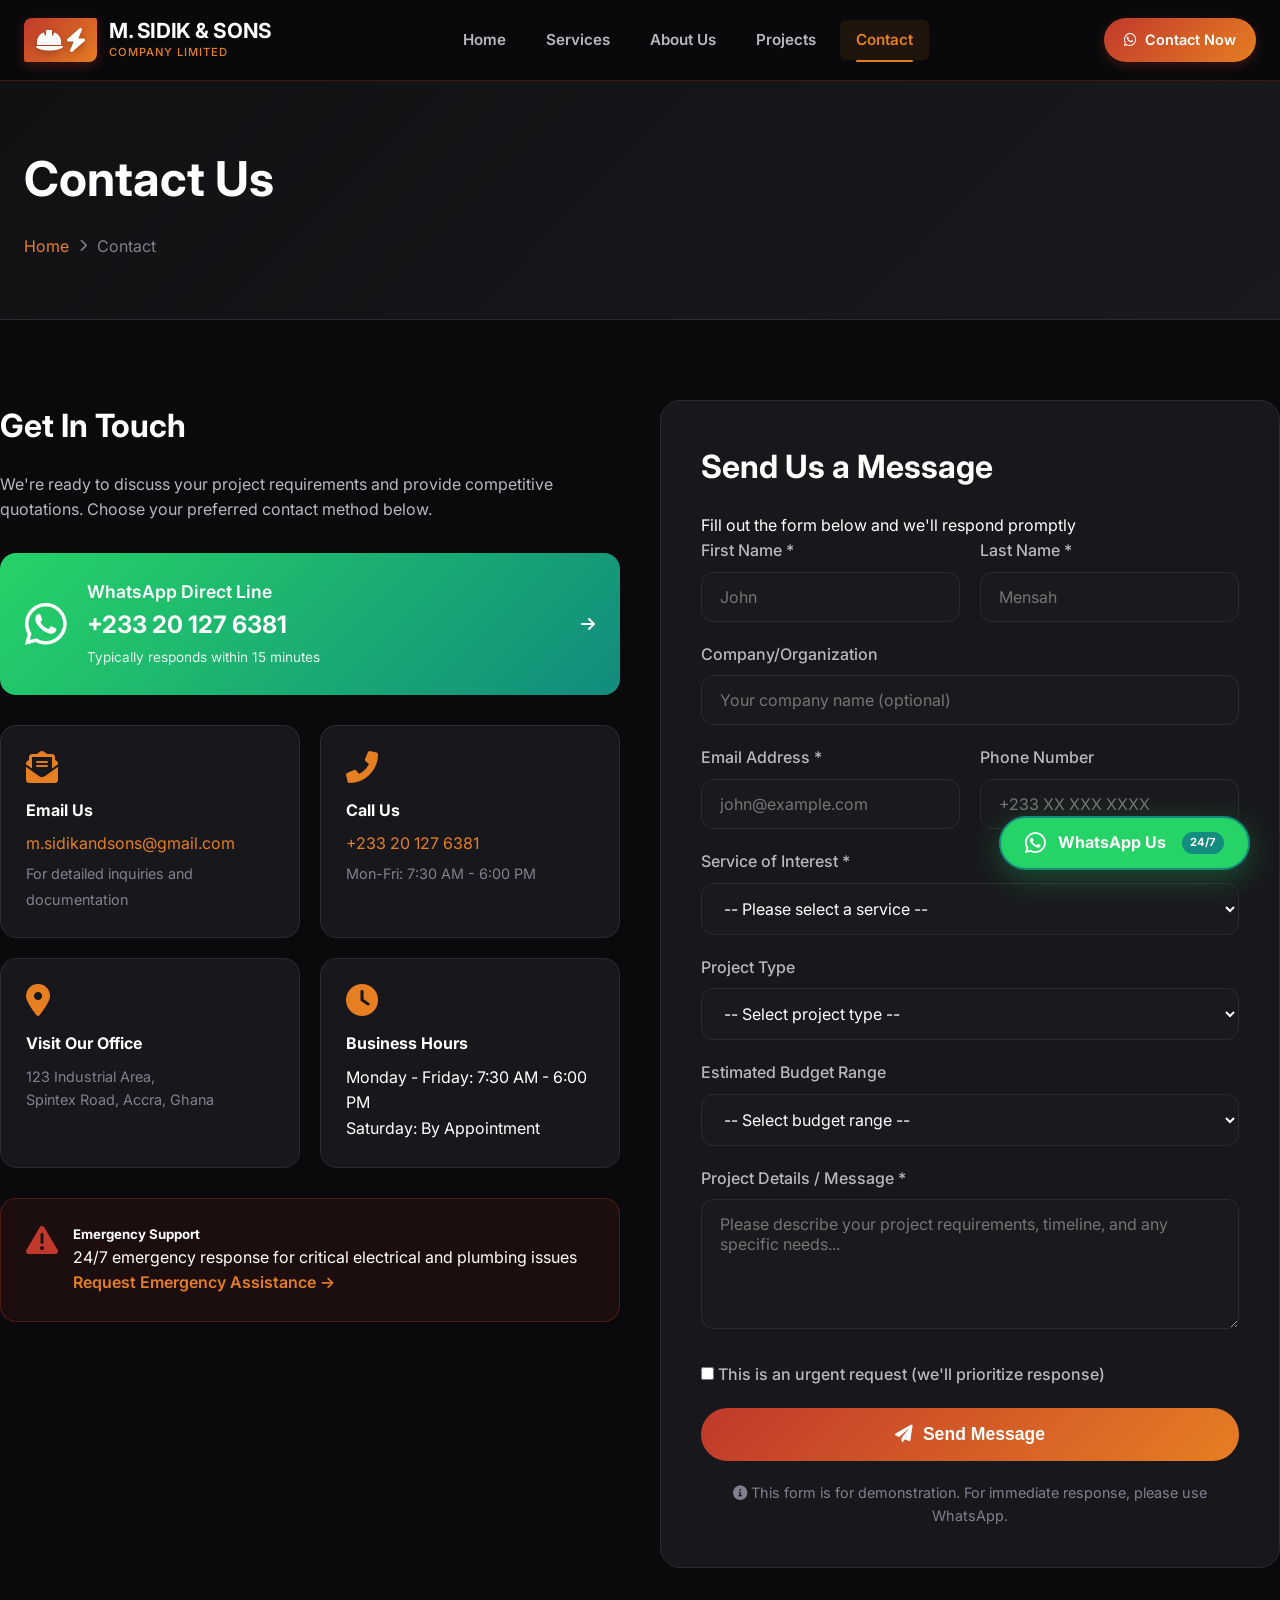
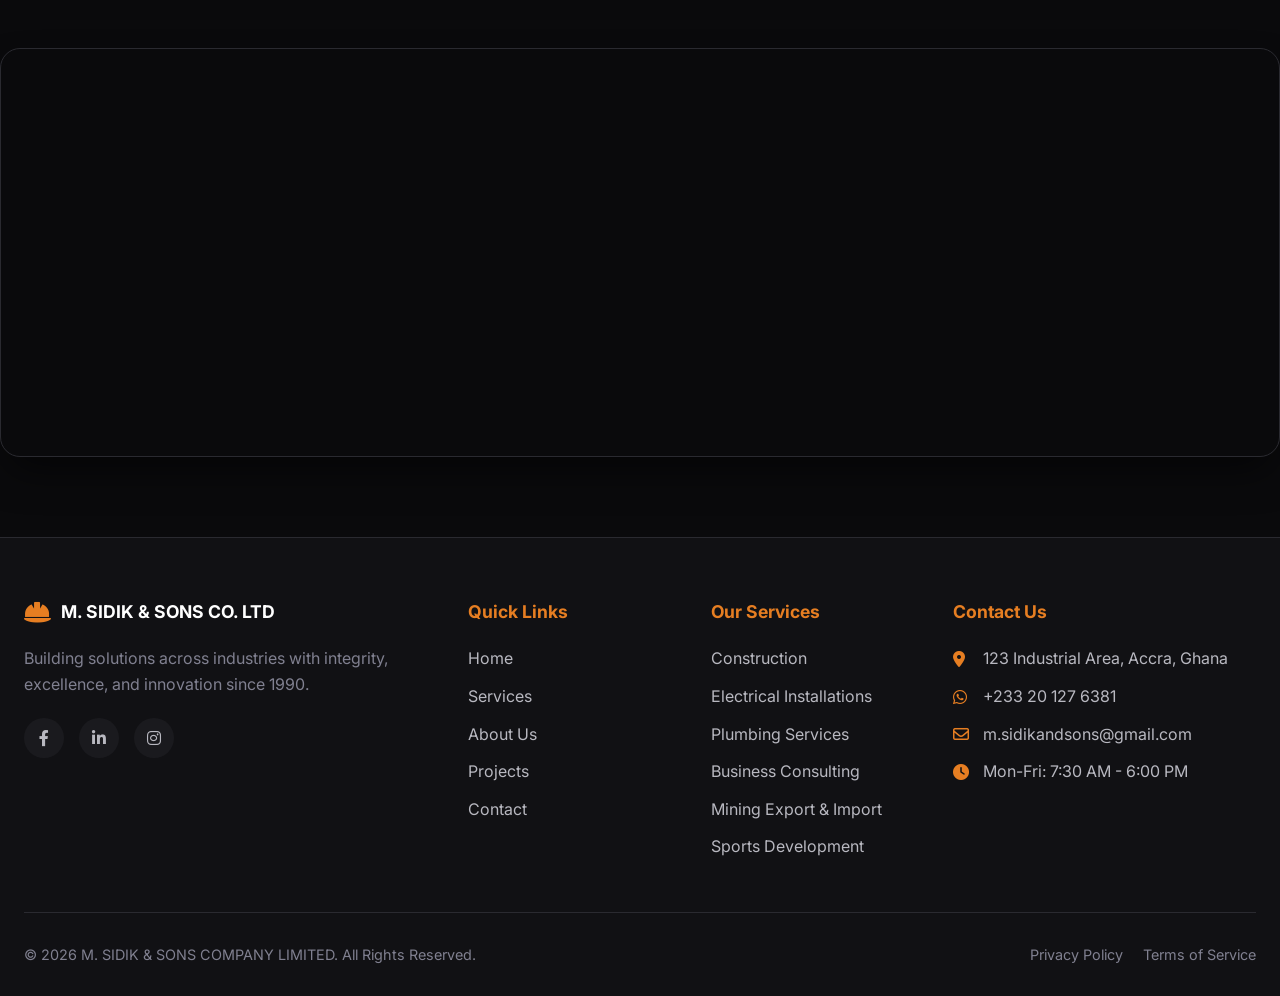
==== contact.html @ 87a80b5e "Add files via upload" ====
<!DOCTYPE html>
<html lang="en">
<head>
  <meta charset="UTF-8">
  <meta name="viewport" content="width=device-width, initial-scale=1.0">
  <meta name="description" content="Contact M. SIDIK & SONS COMPANY LIMITED - Get in touch via WhatsApp, email, or our contact form">
  <title>Contact Us | M. SIDIK & SONS COMPANY LIMITED</title>
  <link rel="stylesheet" href="style.css">
  <link href="https://fonts.googleapis.com/css2?family=Inter:wght@300;400;500;600;700;800&display=swap" rel="stylesheet">
  <link rel="stylesheet" href="https://cdnjs.cloudflare.com/ajax/libs/font-awesome/6.0.0-beta3/css/all.min.css">
</head>
<body>
  <a href="https://wa.me/233201276381" class="floating-wa" target="_blank" rel="noopener noreferrer">
    <i class="fab fa-whatsapp"></i><span class="wa-text">WhatsApp Us</span><span class="wa-badge">24/7</span>
  </a>

  <header class="site-header">
    <div class="container nav-container">
      <div class="logo-wrapper">
        <a href="index.html" class="logo-link">
          <div class="logo-icon">
            <div class="logo-shield">
              <i class="fas fa-hard-hat"></i>
              <i class="fas fa-bolt"></i>
            </div>
          </div>
          <div class="logo-text">
            <span class="company-name">M. SIDIK & SONS</span>
            <span class="company-suffix">COMPANY LIMITED</span>
          </div>
        </a>
      </div>
      
      <nav class="main-nav" id="mainNav">
        <ul class="nav-list">
          <li><a href="index.html" class="nav-link">Home</a></li>
          <li><a href="services.html" class="nav-link">Services</a></li>
          <li><a href="about.html" class="nav-link">About Us</a></li>
          <li><a href="projects.html" class="nav-link">Projects</a></li>
          <li><a href="contact.html" class="nav-link active">Contact</a></li>
        </ul>
      </nav>
      
      <div class="header-actions">
        <a href="https://wa.me/233201276381" class="btn-contact-header">
          <i class="fab fa-whatsapp"></i><span>Contact Now</span>
        </a>
        <button class="mobile-toggle" id="mobileToggle"><span></span><span></span><span></span></button>
      </div>
    </div>
  </header>

  <main>
    <div class="page-banner">
      <div class="container">
        <h1>Contact Us</h1>
        <div class="breadcrumb">
          <a href="index.html">Home</a> <i class="fas fa-chevron-right"></i> <span>Contact</span>
        </div>
      </div>
    </div>

    <section class="contact-main-section container">
      <div class="contact-grid">
        <!-- Left Column: Contact Info -->
        <div class="contact-info-wrapper">
          <div class="contact-info-card">
            <h2>Get In Touch</h2>
            <p class="contact-intro">We're ready to discuss your project requirements and provide competitive quotations. Choose your preferred contact method below.</p>
            
            <div class="contact-method-primary">
              <a href="https://wa.me/233201276381" class="contact-wa-block" target="_blank">
                <i class="fab fa-whatsapp"></i>
                <div class="wa-details">
                  <span class="wa-label">WhatsApp Direct Line</span>
                  <span class="wa-number">+233 20 127 6381</span>
                  <span class="wa-availability">Typically responds within 15 minutes</span>
                </div>
                <i class="fas fa-arrow-right"></i>
              </a>
            </div>
            
            <div class="contact-methods-grid">
              <div class="contact-method-card">
                <i class="fas fa-envelope-open-text"></i>
                <h4>Email Us</h4>
                <a href="mailto:m.sidikandsons@gmail.com">m.sidikandsons@gmail.com</a>
                <span>For detailed inquiries and documentation</span>
              </div>
              <div class="contact-method-card">
                <i class="fas fa-phone-alt"></i>
                <h4>Call Us</h4>
                <a href="tel:+233201276381">+233 20 127 6381</a>
                <span>Mon-Fri: 7:30 AM - 6:00 PM</span>
              </div>
              <div class="contact-method-card">
                <i class="fas fa-map-marker-alt"></i>
                <h4>Visit Our Office</h4>
                <address>123 Industrial Area,<br>Spintex Road, Accra, Ghana</address>
              </div>
              <div class="contact-method-card">
                <i class="fas fa-clock"></i>
                <h4>Business Hours</h4>
                <p>Monday - Friday: 7:30 AM - 6:00 PM</p>
                <p>Saturday: By Appointment</p>
              </div>
            </div>
            
            <div class="emergency-contact">
              <i class="fas fa-exclamation-triangle"></i>
              <div>
                <h5>Emergency Support</h5>
                <p>24/7 emergency response for critical electrical and plumbing issues</p>
                <a href="https://wa.me/233201276381" class="emergency-link" target="_blank">Request Emergency Assistance →</a>
              </div>
            </div>
          </div>
        </div>
        
        <!-- Right Column: Contact Form -->
        <div class="contact-form-wrapper">
          <div class="contact-form-card">
            <h2>Send Us a Message</h2>
            <p>Fill out the form below and we'll respond promptly</p>
            
            <form id="contactForm" class="contact-form">
              <div class="form-row">
                <div class="form-group">
                  <label for="firstName">First Name *</label>
                  <input type="text" id="firstName" name="firstName" placeholder="John" required>
                </div>
                <div class="form-group">
                  <label for="lastName">Last Name *</label>
                  <input type="text" id="lastName" name="lastName" placeholder="Mensah" required>
                </div>
              </div>
              
              <div class="form-group">
                <label for="company">Company/Organization</label>
                <input type="text" id="company" name="company" placeholder="Your company name (optional)">
              </div>
              
              <div class="form-row">
                <div class="form-group">
                  <label for="email">Email Address *</label>
                  <input type="email" id="email" name="email" placeholder="john@example.com" required>
                </div>
                <div class="form-group">
                  <label for="phone">Phone Number</label>
                  <input type="tel" id="phone" name="phone" placeholder="+233 XX XXX XXXX">
                </div>
              </div>
              
              <div class="form-group">
                <label for="serviceType">Service of Interest *</label>
                <select id="serviceType" name="serviceType" required>
                  <option value="">-- Please select a service --</option>
                  <option value="construction">Construction Services</option>
                  <option value="electrical">Electrical Installations</option>
                  <option value="plumbing">Plumbing Services</option>
                  <option value="consulting">Business Consulting</option>
                  <option value="mining">Mining Export & Import</option>
                  <option value="sports">Sports Development</option>
                  <option value="other">Other / General Inquiry</option>
                </select>
              </div>
              
              <div class="form-group">
                <label for="projectType">Project Type</label>
                <select id="projectType" name="projectType">
                  <option value="">-- Select project type --</option>
                  <option value="new">New Project / Construction</option>
                  <option value="renovation">Renovation / Rehabilitation</option>
                  <option value="maintenance">Maintenance / Service Contract</option>
                  <option value="consultation">Consultation / Planning</option>
                  <option value="emergency">Emergency Repair</option>
                </select>
              </div>
              
              <div class="form-group">
                <label for="budget">Estimated Budget Range</label>
                <select id="budget" name="budget">
                  <option value="">-- Select budget range --</option>
                  <option value="under10k">Under GHS 10,000</option>
                  <option value="10k-50k">GHS 10,000 - 50,000</option>
                  <option value="50k-200k">GHS 50,000 - 200,000</option>
                  <option value="200k-1m">GHS 200,000 - 1,000,000</option>
                  <option value="over1m">Over GHS 1,000,000</option>
                </select>
              </div>
              
              <div class="form-group">
                <label for="message">Project Details / Message *</label>
                <textarea id="message" name="message" rows="5" placeholder="Please describe your project requirements, timeline, and any specific needs..." required></textarea>
              </div>
              
              <div class="form-group checkbox-group">
                <label class="checkbox-label">
                  <input type="checkbox" name="urgent" value="yes">
                  <span>This is an urgent request (we'll prioritize response)</span>
                </label>
              </div>
              
              <button type="submit" class="btn-submit-form">
                <i class="fas fa-paper-plane"></i>
                Send Message
              </button>
              
              <p class="form-disclaimer">
                <i class="fas fa-info-circle"></i>
                This form is for demonstration. For immediate response, please use WhatsApp.
              </p>
            </form>
          </div>
        </div>
      </div>
    </section>

    <!-- Map Placeholder -->
    <section class="map-section container">
      <div class="map-placeholder">
        <iframe src="https://www.google.com/maps/embed?pb=!1m18!1m12!1m3!1d3971.533444444444!2d-0.186964!3d5.603717!2m3!1f0!2f0!3f0!3m2!1i1024!2i768!4f13.1!3m3!1m2!1s0xfdf9084b2b7a773%3A0x83e6a0ce12f54350!2sAccra!5e0!3m2!1sen!2sgh!4v1700000000000!5m2!1sen!2sgh" 
                width="100%" height="400" style="border:0;" allowfullscreen="" loading="lazy" referrerpolicy="no-referrer-when-downgrade"></iframe>
      </div>
    </section>
  </main>

  <footer class="site-footer">
    <div class="container">
      <div class="footer-main">
        <div class="footer-about">
          <div class="footer-logo">
            <i class="fas fa-hard-hat"></i>
            <span>M. SIDIK & SONS CO. LTD</span>
          </div>
          <p>Building solutions across industries with integrity, excellence, and innovation since 1990.</p>
          <div class="footer-social">
            <a href="#"><i class="fab fa-facebook-f"></i></a>
            <a href="#"><i class="fab fa-linkedin-in"></i></a>
            <a href="#"><i class="fab fa-instagram"></i></a>
          </div>
        </div>
        
        <div class="footer-links">
          <h4>Quick Links</h4>
          <ul>
            <li><a href="index.html">Home</a></li>
            <li><a href="services.html">Services</a></li>
            <li><a href="about.html">About Us</a></li>
            <li><a href="projects.html">Projects</a></li>
            <li><a href="contact.html">Contact</a></li>
          </ul>
        </div>
        
        <div class="footer-services">
          <h4>Our Services</h4>
          <ul>
            <li><a href="services.html#construction">Construction</a></li>
            <li><a href="services.html#electrical">Electrical Installations</a></li>
            <li><a href="services.html#plumbing">Plumbing Services</a></li>
            <li><a href="services.html#consulting">Business Consulting</a></li>
            <li><a href="services.html#mining">Mining Export & Import</a></li>
            <li><a href="services.html#sports">Sports Development</a></li>
          </ul>
        </div>
        
        <div class="footer-contact">
          <h4>Contact Us</h4>
          <ul>
            <li><i class="fas fa-map-marker-alt"></i> 123 Industrial Area, Accra, Ghana</li>
            <li><i class="fab fa-whatsapp"></i> <a href="https://wa.me/233201276381">+233 20 127 6381</a></li>
            <li><i class="far fa-envelope"></i> <a href="mailto:m.sidikandsons@gmail.com">m.sidikandsons@gmail.com</a></li>
            <li><i class="fas fa-clock"></i> Mon-Fri: 7:30 AM - 6:00 PM</li>
          </ul>
        </div>
      </div>
      
      <div class="footer-bottom">
        <p>&copy; 2026 M. SIDIK & SONS COMPANY LIMITED. All Rights Reserved.</p>
        <div class="footer-legal">
          <a href="#">Privacy Policy</a>
          <a href="#">Terms of Service</a>
        </div>
      </div>
    </div>
  </footer>

  <script src="script.js"></script>
  <script>
    // Contact form demo handler
    document.getElementById('contactForm')?.addEventListener('submit', function(e) {
      e.preventDefault();
      alert('✅ Thank you for contacting M. SIDIK & SONS!\n\nThis is a demonstration form. For immediate response, please use WhatsApp at +233 20 127 6381 or email m.sidikandsons@gmail.com.\n\nWe look forward to working with you!');
    });
  </script>
</body>
</html>
---- style.css ----
/* style.css - Complete Modern Industrial Dark Theme */
:root {
  --black-primary: #0a0a0c;
  --black-secondary: #111114;
  --black-tertiary: #1a1a1e;
  --deep-red: #c0392b;
  --deep-red-dark: #922b21;
  --orange-accent: #e67e22;
  --orange-light: #f39c12;
  --orange-glow: #d35400;
  --text-primary: #ffffff;
  --text-secondary: #b8b8c0;
  --text-muted: #808090;
  --border-color: #2a2a30;
  --card-bg: #18181c;
  --shadow-lg: 0 20px 40px -10px rgba(0,0,0,0.6);
  --shadow-md: 0 10px 20px -5px rgba(0,0,0,0.4);
  --gradient-overlay: linear-gradient(135deg, rgba(192,57,43,0.15) 0%, rgba(230,126,34,0.08) 100%);
  --transition: all 0.3s cubic-bezier(0.4, 0, 0.2, 1);
}

* {
  margin: 0;
  padding: 0;
  box-sizing: border-box;
}

html {
  scroll-behavior: smooth;
}

body {
  font-family: 'Inter', sans-serif;
  background: var(--black-primary);
  color: var(--text-primary);
  line-height: 1.6;
  -webkit-font-smoothing: antialiased;
}

.container {
  max-width: 1280px;
  margin: 0 auto;
  padding: 0 24px;
  width: 100%;
}

/* Header Styles */
.site-header {
  background: rgba(10, 10, 12, 0.95);
  backdrop-filter: blur(12px);
  border-bottom: 1px solid rgba(192, 57, 43, 0.3);
  position: sticky;
  top: 0;
  z-index: 1000;
  padding: 0;
}

.nav-container {
  display: flex;
  align-items: center;
  justify-content: space-between;
  height: 80px;
}

.logo-wrapper {
  display: flex;
  align-items: center;
}

.logo-link {
  display: flex;
  align-items: center;
  gap: 12px;
  text-decoration: none;
}

.logo-icon {
  position: relative;
}

.logo-shield {
  background: linear-gradient(135deg, var(--deep-red), var(--orange-accent));
  padding: 10px 12px;
  border-radius: 8px 2px 8px 2px;
  display: flex;
  gap: 4px;
  box-shadow: 0 4px 12px rgba(192, 57, 43, 0.3);
}

.logo-shield i {
  color: white;
  font-size: 1.5rem;
  filter: drop-shadow(0 2px 4px rgba(0,0,0,0.3));
}

.logo-text {
  display: flex;
  flex-direction: column;
}

.company-name {
  font-size: 1.3rem;
  font-weight: 700;
  color: var(--text-primary);
  letter-spacing: -0.02em;
  line-height: 1.2;
}

.company-suffix {
  font-size: 0.7rem;
  font-weight: 500;
  color: var(--orange-accent);
  letter-spacing: 1px;
}

.main-nav .nav-list {
  display: flex;
  list-style: none;
  gap: 8px;
}

.nav-link {
  display: block;
  padding: 8px 16px;
  color: var(--text-secondary);
  text-decoration: none;
  font-weight: 600;
  font-size: 0.95rem;
  border-radius: 6px;
  transition: var(--transition);
  position: relative;
}

.nav-link:hover,
.nav-link.active {
  color: var(--orange-accent);
  background: rgba(230, 126, 34, 0.1);
}

.nav-link.active::after {
  content: '';
  position: absolute;
  bottom: -2px;
  left: 16px;
  right: 16px;
  height: 2px;
  background: var(--orange-accent);
  border-radius: 2px;
}

.header-actions {
  display: flex;
  align-items: center;
  gap: 16px;
}

.btn-contact-header {
  background: linear-gradient(135deg, var(--deep-red), var(--orange-accent));
  color: white;
  padding: 10px 20px;
  border-radius: 30px;
  text-decoration: none;
  font-weight: 600;
  font-size: 0.9rem;
  display: flex;
  align-items: center;
  gap: 8px;
  transition: var(--transition);
  box-shadow: 0 4px 12px rgba(192, 57, 43, 0.25);
}

.btn-contact-header:hover {
  transform: translateY(-2px);
  box-shadow: 0 8px 20px rgba(192, 57, 43, 0.4);
}

.mobile-toggle {
  display: none;
  background: transparent;
  border: none;
  cursor: pointer;
  padding: 8px;
  flex-direction: column;
  gap: 5px;
}

.mobile-toggle span {
  display: block;
  width: 24px;
  height: 2px;
  background: var(--orange-accent);
  transition: var(--transition);
}

/* Floating WhatsApp */
.floating-wa {
  position: fixed;
  bottom: 30px;
  right: 30px;
  background: #25d366;
  color: white;
  padding: 12px 24px;
  border-radius: 60px;
  display: flex;
  align-items: center;
  gap: 12px;
  text-decoration: none;
  font-weight: 700;
  box-shadow: 0 8px 30px rgba(37, 211, 102, 0.3);
  z-index: 999;
  transition: var(--transition);
  border: 2px solid #128c7e;
}

.floating-wa:hover {
  transform: translateY(-4px) scale(1.05);
  box-shadow: 0 12px 40px rgba(37, 211, 102, 0.4);
}

.floating-wa i {
  font-size: 24px;
}

.wa-badge {
  background: #128c7e;
  padding: 2px 8px;
  border-radius: 20px;
  font-size: 0.7rem;
  margin-left: 4px;
}

/* Hero Section */
.hero-section {
  position: relative;
  min-height: calc(100vh - 80px);
  display: flex;
  align-items: center;
  overflow: hidden;
}

.hero-background {
  position: absolute;
  inset: 0;
  z-index: 0;
}

.hero-media {
  position: relative;
  width: 100%;
  height: 100%;
}

.hero-image {
  position: absolute;
  inset: 0;
  width: 100%;
  height: 100%;
  object-fit: cover;
  opacity: 0;
  transition: opacity 1.5s ease;
}

.hero-image.active {
  opacity: 0.4;
}

.hero-overlay {
  position: absolute;
  inset: 0;
  background: linear-gradient(135deg, rgba(10,10,12,0.92) 0%, rgba(192,57,43,0.25) 100%);
  z-index: 1;
}

.hero-content {
  position: relative;
  z-index: 2;
  text-align: center;
  max-width: 900px;
  margin: 0 auto;
  padding: 60px 0;
}

.hero-badge {
  display: inline-flex;
  align-items: center;
  gap: 12px;
  background: rgba(192, 57, 43, 0.2);
  backdrop-filter: blur(8px);
  padding: 8px 24px;
  border-radius: 60px;
  border: 1px solid rgba(230, 126, 34, 0.3);
  margin-bottom: 30px;
  font-weight: 600;
  letter-spacing: 1px;
}

.hero-badge i {
  color: var(--orange-accent);
}

.hero-title {
  font-size: clamp(3rem, 8vw, 5.5rem);
  font-weight: 800;
  line-height: 1.1;
  margin-bottom: 24px;
  text-shadow: 0 4px 20px rgba(0,0,0,0.5);
}

.hero-highlight {
  background: linear-gradient(135deg, var(--orange-light), var(--deep-red));
  -webkit-background-clip: text;
  -webkit-text-fill-color: transparent;
  background-clip: text;
}

.hero-description {
  font-size: 1.2rem;
  color: var(--text-secondary);
  max-width: 700px;
  margin: 0 auto 40px;
}

.hero-stats {
  display: flex;
  justify-content: center;
  gap: 60px;
  margin-bottom: 40px;
  flex-wrap: wrap;
}

.stat-item {
  text-align: center;
}

.stat-number {
  font-size: 3rem;
  font-weight: 800;
  color: var(--orange-accent);
  line-height: 1;
  display: block;
}

.stat-label {
  font-size: 0.9rem;
  color: var(--text-muted);
  text-transform: uppercase;
  letter-spacing: 1px;
}

.hero-actions {
  display: flex;
  gap: 20px;
  justify-content: center;
  flex-wrap: wrap;
}

.btn-primary,
.btn-secondary {
  padding: 16px 36px;
  border-radius: 60px;
  font-weight: 700;
  font-size: 1.1rem;
  text-decoration: none;
  display: inline-flex;
  align-items: center;
  gap: 12px;
  transition: var(--transition);
}

.btn-primary {
  background: linear-gradient(135deg, var(--deep-red), var(--orange-accent));
  color: white;
  box-shadow: 0 8px 25px rgba(192, 57, 43, 0.4);
}

.btn-primary:hover {
  transform: translateY(-3px);
  box-shadow: 0 12px 35px rgba(192, 57, 43, 0.6);
}

.btn-secondary {
  background: transparent;
  color: var(--text-primary);
  border: 2px solid var(--orange-accent);
}

.btn-secondary:hover {
  background: rgba(230, 126, 34, 0.1);
  border-color: var(--orange-light);
}

.btn-primary.large,
.btn-secondary.large {
  padding: 18px 42px;
  font-size: 1.2rem;
}

.scroll-indicator {
  margin-top: 60px;
  color: var(--text-muted);
  display: flex;
  flex-direction: column;
  align-items: center;
  gap: 8px;
  opacity: 0.7;
}

.scroll-indicator i {
  animation: bounce 2s infinite;
}

@keyframes bounce {
  0%, 20%, 50%, 80%, 100% { transform: translateY(0); }
  40% { transform: translateY(-10px); }
  60% { transform: translateY(-5px); }
}

/* Overview Section */
.overview-section {
  padding: 100px 0;
  background: var(--black-secondary);
}

.overview-grid {
  display: grid;
  grid-template-columns: 1fr 1fr;
  gap: 60px;
  align-items: center;
}

.section-tagline {
  display: inline-block;
  color: var(--orange-accent);
  font-weight: 600;
  text-transform: uppercase;
  letter-spacing: 2px;
  font-size: 0.9rem;
  margin-bottom: 16px;
}

.overview-content h2 {
  font-size: 2.5rem;
  margin-bottom: 24px;
}

.overview-text {
  color: var(--text-secondary);
  margin-bottom: 24px;
  font-size: 1.1rem;
}

.overview-features {
  list-style: none;
  margin: 30px 0;
}

.overview-features li {
  display: flex;
  align-items: center;
  gap: 12px;
  margin-bottom: 16px;
  color: var(--text-secondary);
}

.overview-features i {
  color: var(--orange-accent);
  font-size: 1.2rem;
}

.btn-outline {
  display: inline-flex;
  align-items: center;
  gap: 12px;
  padding: 14px 28px;
  border: 1px solid var(--orange-accent);
  border-radius: 40px;
  color: var(--orange-accent);
  text-decoration: none;
  font-weight: 600;
  transition: var(--transition);
}

.btn-outline:hover {
  background: var(--orange-accent);
  color: white;
}

.overview-images {
  position: relative;
}

.image-grid {
  position: relative;
}

.overview-img {
  border-radius: 16px;
  width: 100%;
  height: auto;
}

.main-img {
  box-shadow: var(--shadow-lg);
}

.secondary-img {
  position: absolute;
  bottom: -30px;
  right: -30px;
  width: 250px;
  height: 250px;
  object-fit: cover;
  border-radius: 16px;
  border: 4px solid var(--black-secondary);
  box-shadow: var(--shadow-md);
}

.experience-badge {
  position: absolute;
  top: -20px;
  left: -20px;
  background: linear-gradient(135deg, var(--deep-red), var(--orange-accent));
  padding: 20px;
  border-radius: 50%;
  width: 120px;
  height: 120px;
  display: flex;
  flex-direction: column;
  align-items: center;
  justify-content: center;
  text-align: center;
  box-shadow: var(--shadow-lg);
}

.experience-badge .years {
  font-size: 2rem;
  font-weight: 800;
  line-height: 1;
}

.experience-badge .text {
  font-size: 0.8rem;
  text-transform: uppercase;
  font-weight: 600;
}

/* Services Featured */
.services-featured {
  padding: 100px 0;
}

.section-header {
  text-align: center;
  margin-bottom: 60px;
}

.section-header h2 {
  font-size: 2.5rem;
  margin-bottom: 16px;
}

.section-header p {
  color: var(--text-muted);
  font-size: 1.1rem;
}

.services-showcase {
  display: flex;
  flex-direction: column;
  gap: 60px;
  margin-bottom: 60px;
}

.service-feature-card {
  display: grid;
  grid-template-columns: 1fr 1fr;
  gap: 40px;
  align-items: center;
}

.service-feature-card.reverse {
  direction: rtl;
}

.service-feature-card.reverse .service-content {
  direction: ltr;
}

.service-image img {
  width: 100%;
  height: 400px;
  object-fit: cover;
  border-radius: 20px;
  box-shadow: var(--shadow-lg);
}

.service-content {
  padding: 20px;
}

.service-icon {
  width: 70px;
  height: 70px;
  background: linear-gradient(135deg, var(--deep-red), var(--orange-accent));
  border-radius: 16px;
  display: flex;
  align-items: center;
  justify-content: center;
  margin-bottom: 24px;
}

.service-icon i {
  font-size: 32px;
  color: white;
}

.service-content h3 {
  font-size: 2rem;
  margin-bottom: 16px;
}

.service-highlights {
  list-style: none;
  margin: 24px 0;
}

.service-highlights li {
  display: flex;
  align-items: center;
  gap: 10px;
  margin-bottom: 12px;
  color: var(--text-secondary);
}

.service-highlights i {
  color: var(--orange-accent);
}

.service-cta {
  display: inline-flex;
  align-items: center;
  gap: 10px;
  background: linear-gradient(135deg, #25d366, #128c7e);
  color: white;
  padding: 14px 28px;
  border-radius: 40px;
  text-decoration: none;
  font-weight: 600;
  margin-top: 20px;
  transition: var(--transition);
}

.service-cta:hover {
  transform: translateX(5px);
  box-shadow: 0 8px 20px rgba(37, 211, 102, 0.3);
}

.view-all-services {
  text-align: center;
}

.btn-all-services {
  display: inline-flex;
  align-items: center;
  gap: 10px;
  padding: 16px 40px;
  background: transparent;
  border: 2px solid var(--orange-accent);
  border-radius: 40px;
  color: var(--orange-accent);
  text-decoration: none;
  font-weight: 700;
  font-size: 1.1rem;
  transition: var(--transition);
}

.btn-all-services:hover {
  background: var(--orange-accent);
  color: white;
}

/* Why Choose Section */
.why-choose-section {
  padding: 100px 0;
  background: var(--black-tertiary);
  position: relative;
  overflow: hidden;
}

.section-header.light h2,
.section-header.light p {
  color: var(--text-primary);
}

.advantages-grid {
  display: grid;
  grid-template-columns: repeat(4, 1fr);
  gap: 30px;
  margin-top: 50px;
}

.advantage-card {
  background: var(--card-bg);
  padding: 40px 30px;
  border-radius: 20px;
  position: relative;
  transition: var(--transition);
  border: 1px solid var(--border-color);
}

.advantage-card:hover {
  transform: translateY(-10px);
  border-color: var(--orange-accent);
  box-shadow: var(--shadow-lg);
}

.advantage-number {
  position: absolute;
  top: 20px;
  right: 20px;
  font-size: 3rem;
  font-weight: 800;
  color: rgba(230, 126, 34, 0.1);
  line-height: 1;
}

.advantage-card i {
  font-size: 2.5rem;
  color: var(--orange-accent);
  margin-bottom: 24px;
}

.advantage-card h4 {
  font-size: 1.3rem;
  margin-bottom: 16px;
}

.advantage-card p {
  color: var(--text-muted);
}

/* CTA Section */
.cta-section {
  padding: 80px 0;
  background: linear-gradient(135deg, var(--deep-red-dark), var(--deep-red));
}

.cta-content {
  text-align: center;
}

.cta-content h2 {
  font-size: 2.5rem;
  margin-bottom: 16px;
}

.cta-content p {
  font-size: 1.2rem;
  opacity: 0.9;
  margin-bottom: 32px;
}

.cta-buttons {
  display: flex;
  gap: 20px;
  justify-content: center;
  flex-wrap: wrap;
}

/* Page Banner */
.page-banner {
  background: linear-gradient(135deg, var(--black-secondary), var(--black-tertiary));
  padding: 60px 0;
  border-bottom: 1px solid var(--border-color);
}

.page-banner h1 {
  font-size: 3rem;
  margin-bottom: 16px;
}

.breadcrumb {
  display: flex;
  align-items: center;
  gap: 10px;
  color: var(--text-muted);
}

.breadcrumb a {
  color: var(--orange-accent);
  text-decoration: none;
}

.breadcrumb i {
  font-size: 0.8rem;
}

/* Services Detailed Page */
.services-detailed {
  padding: 80px 0;
}

.service-detailed-item {
  display: grid;
  grid-template-columns: 1fr 1fr;
  gap: 50px;
  margin-bottom: 80px;
  align-items: center;
}

.service-detailed-item:last-child {
  margin-bottom: 0;
}

.service-detailed-item.reverse {
  direction: rtl;
}

.service-detailed-item.reverse .service-detailed-content {
  direction: ltr;
}

.service-detailed-image img {
  width: 100%;
  height: 450px;
  object-fit: cover;
  border-radius: 20px;
  box-shadow: var(--shadow-lg);
}

.service-header {
  display: flex;
  align-items: center;
  gap: 20px;
  margin-bottom: 20px;
}

.service-header i {
  font-size: 3rem;
  color: var(--orange-accent);
  background: rgba(230, 126, 34, 0.1);
  padding: 15px;
  border-radius: 16px;
}

.service-header h2 {
  font-size: 2.2rem;
}

.service-tagline {
  font-size: 1.2rem;
  color: var(--orange-accent);
  margin-bottom: 20px;
  font-weight: 500;
}

.service-features-grid {
  display: grid;
  grid-template-columns: repeat(2, 1fr);
  gap: 20px;
  margin: 30px 0;
}

.feature-item {
  display: flex;
  gap: 12px;
}

.feature-item i {
  color: var(--orange-accent);
  font-size: 1.2rem;
  margin-top: 4px;
}

.feature-item h5 {
  margin-bottom: 4px;
  color: var(--text-primary);
}

.feature-item p {
  color: var(--text-muted);
  font-size: 0.9rem;
}

.service-detailed-cta {
  display: inline-flex;
  align-items: center;
  gap: 10px;
  background: linear-gradient(135deg, #25d366, #128c7e);
  color: white;
  padding: 16px 32px;
  border-radius: 40px;
  text-decoration: none;
  font-weight: 600;
  margin-top: 20px;
  transition: var(--transition);
}

.service-detailed-cta:hover {
  transform: translateX(5px);
  box-shadow: 0 8px 25px rgba(37, 211, 102, 0.3);
}

/* About Page */
.about-intro {
  padding: 80px 0;
}

.about-grid {
  display: grid;
  grid-template-columns: 2fr 1fr;
  gap: 50px;
}

.about-content-main h2 {
  font-size: 2.5rem;
  margin-bottom: 24px;
}

.lead-text {
  font-size: 1.2rem;
  color: var(--orange-accent);
  margin-bottom: 20px;
  font-weight: 500;
}

.about-image-grid {
  display: grid;
  grid-template-columns: repeat(3, 1fr);
  gap: 15px;
  margin-top: 40px;
}

.about-image-grid img {
  width: 100%;
  height: 150px;
  object-fit: cover;
  border-radius: 12px;
}

.about-stats-sidebar {
  display: flex;
  flex-direction: column;
  gap: 20px;
}

.stat-card-large {
  background: var(--card-bg);
  padding: 30px;
  border-radius: 20px;
  display: flex;
  align-items: center;
  gap: 20px;
  border: 1px solid var(--border-color);
}

.stat-card-large i {
  font-size: 2.5rem;
  color: var(--orange-accent);
}

.stat-large-number {
  font-size: 2.5rem;
  font-weight: 800;
  display: block;
  line-height: 1;
}

.testimonial-mini {
  background: linear-gradient(135deg, var(--deep-red-dark), var(--deep-red));
  padding: 30px;
  border-radius: 20px;
  color: white;
}

.testimonial-mini i {
  font-size: 2rem;
  opacity: 0.5;
  margin-bottom: 15px;
}

.testimonial-author {
  display: block;
  margin-top: 15px;
  font-weight: 600;
}

.mission-vision-section {
  padding: 80px 0;
  background: var(--black-secondary);
}

.mv-grid {
  display: grid;
  grid-template-columns: repeat(2, 1fr);
  gap: 40px;
}

.mission-card,
.vision-card {
  background: var(--card-bg);
  padding: 40px;
  border-radius: 20px;
  border: 1px solid var(--border-color);
}

.mv-icon {
  width: 70px;
  height: 70px;
  background: linear-gradient(135deg, var(--deep-red), var(--orange-accent));
  border-radius: 16px;
  display: flex;
  align-items: center;
  justify-content: center;
  margin-bottom: 24px;
}

.mv-icon i {
  font-size: 32px;
  color: white;
}

.mv-statement {
  font-size: 1.2rem;
  margin-bottom: 30px;
  color: var(--text-primary);
}

.mv-bullets h5 {
  color: var(--orange-accent);
  margin-bottom: 15px;
}

.mv-bullets ul {
  list-style: none;
}

.mv-bullets li {
  display: flex;
  align-items: center;
  gap: 10px;
  margin-bottom: 10px;
  color: var(--text-secondary);
}

.mv-bullets i {
  color: var(--orange-accent);
  font-size: 0.8rem;
}

.trust-section {
  padding: 80px 0;
}

.trust-header {
  text-align: center;
  margin-bottom: 50px;
}

.trust-header h2 {
  font-size: 2.5rem;
}

.certifications {
  margin-top: 40px;
}

.certifications h5 {
  color: var(--orange-accent);
  margin-bottom: 15px;
}

.cert-badges {
  display: flex;
  flex-wrap: wrap;
  gap: 10px;
}

.cert-badge {
  background: rgba(230, 126, 34, 0.1);
  border: 1px solid rgba(230, 126, 34, 0.3);
  padding: 8px 20px;
  border-radius: 30px;
  font-size: 0.9rem;
  color: var(--orange-accent);
}

.trust-values-grid {
  display: grid;
  grid-template-columns: repeat(4, 1fr);
  gap: 25px;
  margin-top: 50px;
}

.value-card {
  background: var(--card-bg);
  padding: 30px;
  border-radius: 16px;
  text-align: center;
  transition: var(--transition);
  border: 1px solid var(--border-color);
}

.value-card:hover {
  border-color: var(--orange-accent);
}

.value-card i {
  font-size: 2.5rem;
  color: var(--orange-accent);
  margin-bottom: 20px;
}

.value-card h4 {
  margin-bottom: 12px;
}

.value-card p {
  color: var(--text-muted);
  font-size: 0.9rem;
}

/* Contact Page */
.contact-main-section {
  padding: 80px 0;
}

.contact-grid {
  display: grid;
  grid-template-columns: 1fr 1fr;
  gap: 40px;
}

.contact-info-card h2,
.contact-form-card h2 {
  font-size: 2rem;
  margin-bottom: 20px;
}

.contact-intro {
  color: var(--text-secondary);
  margin-bottom: 30px;
}

.contact-wa-block {
  display: flex;
  align-items: center;
  gap: 20px;
  background: linear-gradient(135deg, #25d366, #128c7e);
  padding: 25px;
  border-radius: 16px;
  text-decoration: none;
  color: white;
  transition: var(--transition);
  margin-bottom: 30px;
}

.contact-wa-block:hover {
  transform: translateY(-5px);
  box-shadow: 0 15px 30px rgba(37, 211, 102, 0.3);
}

.contact-wa-block i.fa-whatsapp {
  font-size: 3rem;
}

.wa-details {
  flex: 1;
}

.wa-label {
  display: block;
  font-weight: 600;
  font-size: 1.1rem;
}

.wa-number {
  display: block;
  font-size: 1.5rem;
  font-weight: 700;
}

.wa-availability {
  font-size: 0.85rem;
  opacity: 0.9;
}

.contact-methods-grid {
  display: grid;
  grid-template-columns: repeat(2, 1fr);
  gap: 20px;
  margin-bottom: 30px;
}

.contact-method-card {
  background: var(--card-bg);
  padding: 25px;
  border-radius: 16px;
  border: 1px solid var(--border-color);
}

.contact-method-card i {
  font-size: 2rem;
  color: var(--orange-accent);
  margin-bottom: 15px;
}

.contact-method-card h4 {
  margin-bottom: 8px;
}

.contact-method-card a {
  color: var(--orange-accent);
  text-decoration: none;
  display: block;
  margin-bottom: 4px;
}

.contact-method-card span,
.contact-method-card address {
  color: var(--text-muted);
  font-size: 0.9rem;
  font-style: normal;
}

.emergency-contact {
  display: flex;
  gap: 15px;
  background: rgba(192, 57, 43, 0.1);
  border: 1px solid rgba(192, 57, 43, 0.3);
  padding: 25px;
  border-radius: 16px;
}

.emergency-contact i {
  font-size: 2rem;
  color: var(--deep-red);
}

.emergency-link {
  color: var(--orange-accent);
  text-decoration: none;
  font-weight: 600;
}

.contact-form-card {
  background: var(--card-bg);
  padding: 40px;
  border-radius: 20px;
  border: 1px solid var(--border-color);
}

.contact-form .form-group {
  margin-bottom: 20px;
}

.form-row {
  display: grid;
  grid-template-columns: 1fr 1fr;
  gap: 20px;
}

.contact-form label {
  display: block;
  margin-bottom: 8px;
  font-weight: 500;
  color: var(--text-secondary);
}

.contact-form input,
.contact-form textarea,
.contact-form select {
  width: 100%;
  padding: 14px 18px;
  background: var(--black-tertiary);
  border: 1px solid var(--border-color);
  border-radius: 12px;
  color: var(--text-primary);
  font-family: inherit;
  font-size: 1rem;
  transition: var(--transition);
}

.contact-form input:focus,
.contact-form textarea:focus,
.contact-form select:focus {
  outline: none;
  border-color: var(--orange-accent);
  box-shadow: 0 0 0 3px rgba(230, 126, 34, 0.1);
}

.checkbox-group {
  margin: 25px 0;
}

.checkbox-label {
  display: flex;
  align-items: center;
  gap: 10px;
  cursor: pointer;
}

.checkbox-label input[type="checkbox"] {
  width: auto;
  accent-color: var(--orange-accent);
}

.btn-submit-form {
  width: 100%;
  padding: 16px;
  background: linear-gradient(135deg, var(--deep-red), var(--orange-accent));
  color: white;
  border: none;
  border-radius: 40px;
  font-weight: 700;
  font-size: 1.1rem;
  cursor: pointer;
  display: flex;
  align-items: center;
  justify-content: center;
  gap: 10px;
  transition: var(--transition);
}

.btn-submit-form:hover {
  transform: translateY(-3px);
  box-shadow: 0 12px 30px rgba(192, 57, 43, 0.4);
}

.form-disclaimer {
  text-align: center;
  margin-top: 20px;
  color: var(--text-muted);
  font-size: 0.9rem;
}

.map-section {
  padding: 0 0 80px;
}

.map-placeholder {
  border-radius: 20px;
  overflow: hidden;
  box-shadow: var(--shadow-lg);
  border: 1px solid var(--border-color);
}

/* Projects Page */
.projects-section {
  padding: 80px 0;
}

.projects-grid {
  display: grid;
  grid-template-columns: repeat(3, 1fr);
  gap: 30px;
}

.project-card {
  background: var(--card-bg);
  border-radius: 16px;
  overflow: hidden;
  border: 1px solid var(--border-color);
  transition: var(--transition);
}

.project-card:hover {
  transform: translateY(-8px);
  box-shadow: var(--shadow-lg);
  border-color: var(--orange-accent);
}

.project-image {
  position: relative;
  height: 220px;
}

.project-image img {
  width: 100%;
  height: 100%;
  object-fit: cover;
}

.project-category {
  position: absolute;
  top: 15px;
  right: 15px;
  background: var(--deep-red);
  color: white;
  padding: 6px 15px;
  border-radius: 20px;
  font-size: 0.8rem;
  font-weight: 600;
}

.project-info {
  padding: 25px;
}

.project-info h3 {
  font-size: 1.3rem;
  margin-bottom: 10px;
}

.project-location {
  color: var(--orange-accent);
  margin-bottom: 12px;
}

.project-info p {
  color: var(--text-muted);
  margin-bottom: 20px;
  font-size: 0.95rem;
}

.project-stats {
  display: flex;
  gap: 20px;
  padding-top: 15px;
  border-top: 1px solid var(--border-color);
  color: var(--text-muted);
  font-size: 0.9rem;
}

.projects-cta {
  text-align: center;
  margin-top: 60px;
}

.projects-cta p {
  font-size: 1.3rem;
  margin-bottom: 30px;
}

/* Footer */
.site-footer {
  background: var(--black-secondary);
  padding: 60px 0 30px;
  border-top: 1px solid var(--border-color);
}

.footer-main {
  display: grid;
  grid-template-columns: 2fr 1fr 1fr 1.5fr;
  gap: 40px;
  margin-bottom: 40px;
}

.footer-logo {
  display: flex;
  align-items: center;
  gap: 10px;
  margin-bottom: 20px;
  font-weight: 700;
  font-size: 1.1rem;
}

.footer-logo i {
  color: var(--orange-accent);
  font-size: 1.5rem;
}

.footer-about p {
  color: var(--text-muted);
  margin-bottom: 20px;
}

.footer-social {
  display: flex;
  gap: 15px;
}

.footer-social a {
  width: 40px;
  height: 40px;
  background: var(--black-tertiary);
  border-radius: 50%;
  display: flex;
  align-items: center;
  justify-content: center;
  color: var(--text-secondary);
  text-decoration: none;
  transition: var(--transition);
}

.footer-social a:hover {
  background: var(--orange-accent);
  color: white;
}

.footer-links h4,
.footer-services h4,
.footer-contact h4 {
  color: var(--orange-accent);
  margin-bottom: 20px;
  font-size: 1.1rem;
}

.footer-links ul,
.footer-services ul,
.footer-contact ul {
  list-style: none;
}

.footer-links li,
.footer-services li,
.footer-contact li {
  margin-bottom: 12px;
}

.footer-links a,
.footer-services a {
  color: var(--text-secondary);
  text-decoration: none;
  transition: var(--transition);
}

.footer-links a:hover,
.footer-services a:hover {
  color: var(--orange-accent);
}

.footer-contact li {
  display: flex;
  align-items: center;
  gap: 10px;
  color: var(--text-secondary);
}

.footer-contact i {
  color: var(--orange-accent);
  width: 20px;
}

.footer-contact a {
  color: var(--text-secondary);
  text-decoration: none;
}

.footer-bottom {
  display: flex;
  justify-content: space-between;
  align-items: center;
  padding-top: 30px;
  border-top: 1px solid var(--border-color);
  color: var(--text-muted);
  font-size: 0.9rem;
}

.footer-legal {
  display: flex;
  gap: 20px;
}

.footer-legal a {
  color: var(--text-muted);
  text-decoration: none;
}

.footer-legal a:hover {
  color: var(--orange-accent);
}

/* Mobile Responsive */
@media (max-width: 1024px) {
  .overview-grid,
  .service-feature-card,
  .service-detailed-item,
  .about-grid,
  .contact-grid {
    grid-template-columns: 1fr;
  }

  .advantages-grid,
  .trust-values-grid {
    grid-template-columns: repeat(2, 1fr);
  }

  .projects-grid {
    grid-template-columns: repeat(2, 1fr);
  }

  .footer-main {
    grid-template-columns: repeat(2, 1fr);
  }

  .secondary-img {
    right: 0;
    width: 200px;
    height: 200px;
  }

  .service-feature-card.reverse {
    direction: ltr;
  }

  .service-detailed-item.reverse {
    direction: ltr;
  }
}

@media (max-width: 768px) {
  .main-nav {
    display: none;
    position: absolute;
    top: 80px;
    left: 0;
    right: 0;
    background: var(--black-primary);
    border-bottom: 1px solid var(--border-color);
    padding: 20px;
  }

  .main-nav.active {
    display: block;
  }

  .nav-list {
    flex-direction: column;
    gap: 4px;
  }

  .mobile-toggle {
    display: flex;
  }

  .header-actions .btn-contact-header {
    display: none;
  }

  .hero-stats {
    gap: 30px;
  }

  .stat-number {
    font-size: 2rem;
  }

  .advantages-grid,
  .contact-methods-grid,
  .form-row {
    grid-template-columns: 1fr;
  }

  .projects-grid {
    grid-template-columns: 1fr;
  }

  .footer-main {
    grid-template-columns: 1fr;
  }

  .footer-bottom {
    flex-direction: column;
    gap: 15px;
    text-align: center;
  }

  .about-image-grid {
    grid-template-columns: repeat(2, 1fr);
  }

  .mv-grid {
    grid-template-columns: 1fr;
  }

  .experience-badge {
    width: 90px;
    height: 90px;
    top: -10px;
    left: -10px;
  }

  .experience-badge .years {
    font-size: 1.5rem;
  }

  .secondary-img {
    width: 150px;
    height: 150px;
    bottom: -15px;
  }
}

@media (max-width: 480px) {
  .container {
    padding: 0 16px;
  }

  .hero-title {
    font-size: 2.5rem;
  }

  .hero-actions,
  .cta-buttons {
    flex-direction: column;
  }

  .btn-primary,
  .btn-secondary {
    justify-content: center;
  }

  .service-features-grid {
    grid-template-columns: 1fr;
  }

  .hero-stats {
    gap: 20px;
  }

  .stat-item {
    flex: 1 1 40%;
  }

  .floating-wa .wa-text {
    display: none;
  }

  .floating-wa {
    padding: 12px 16px;
    right: 16px;
    bottom: 20px;
  }
}
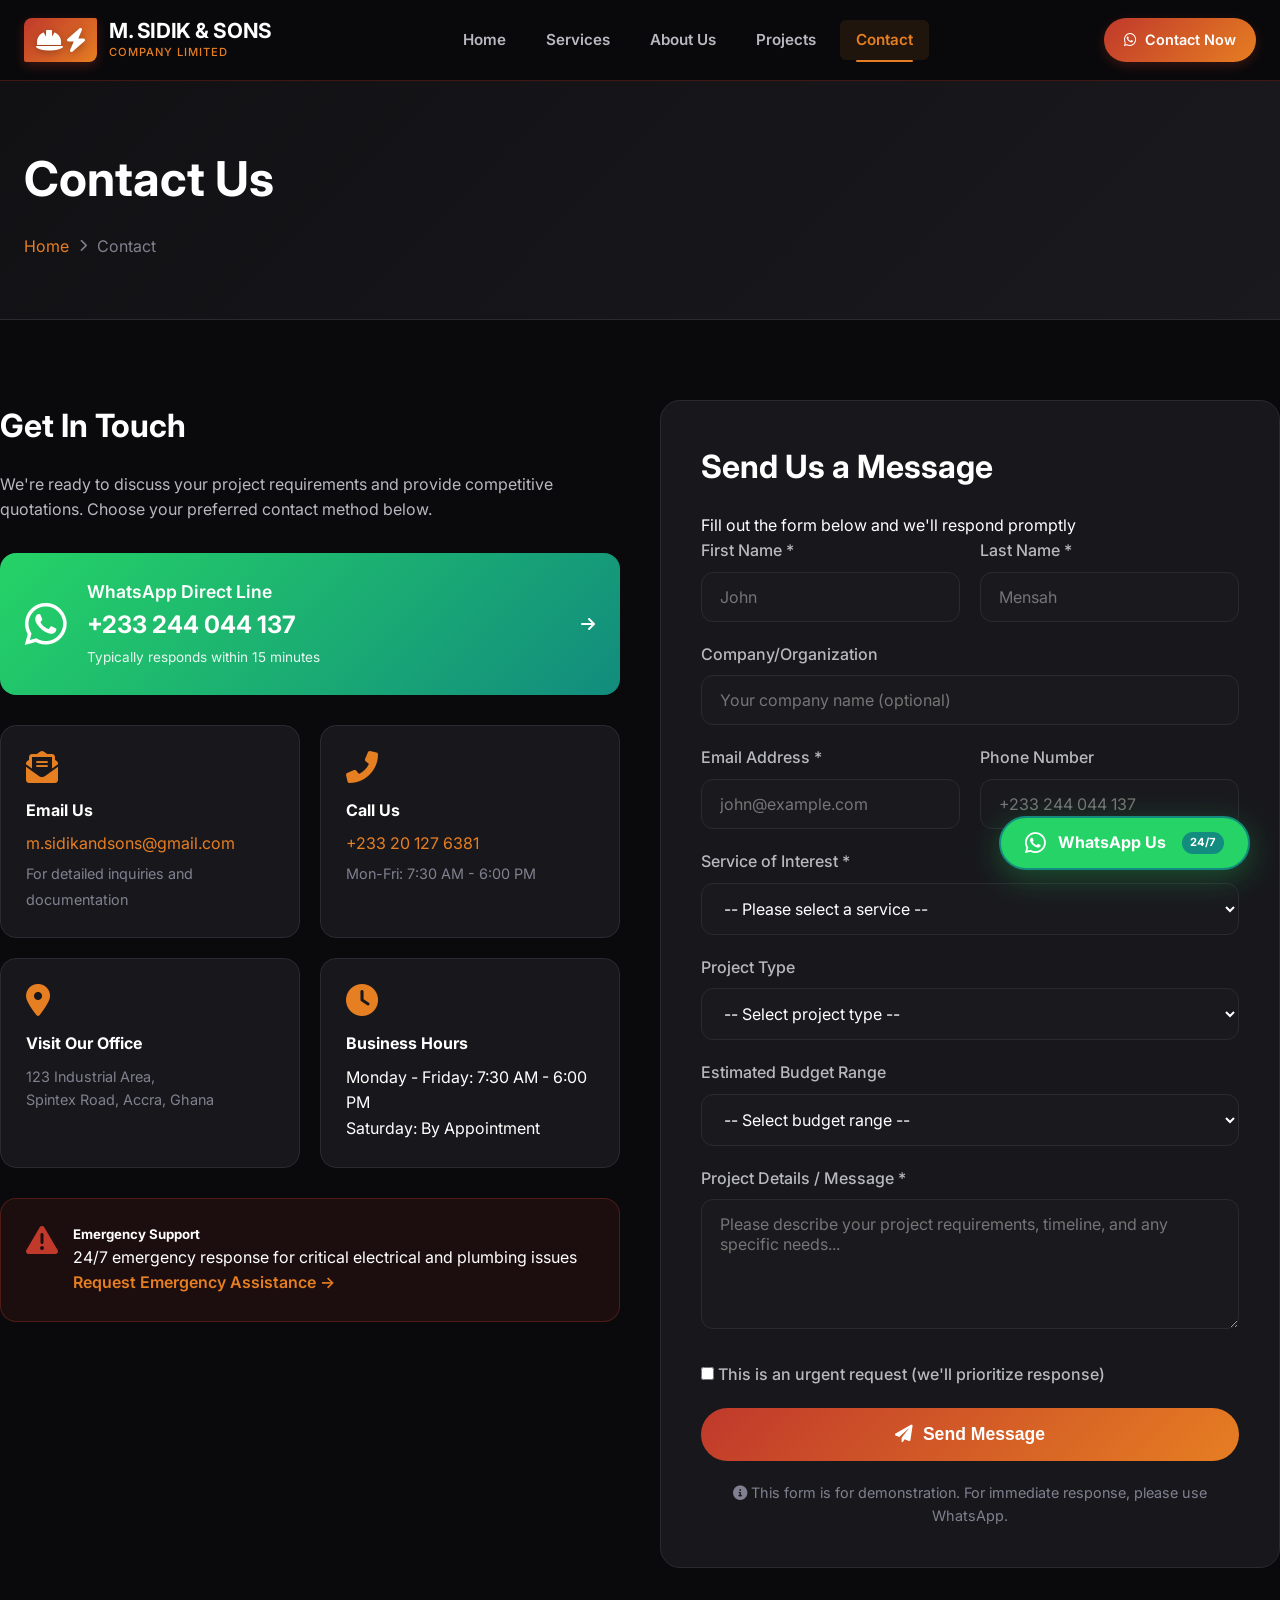
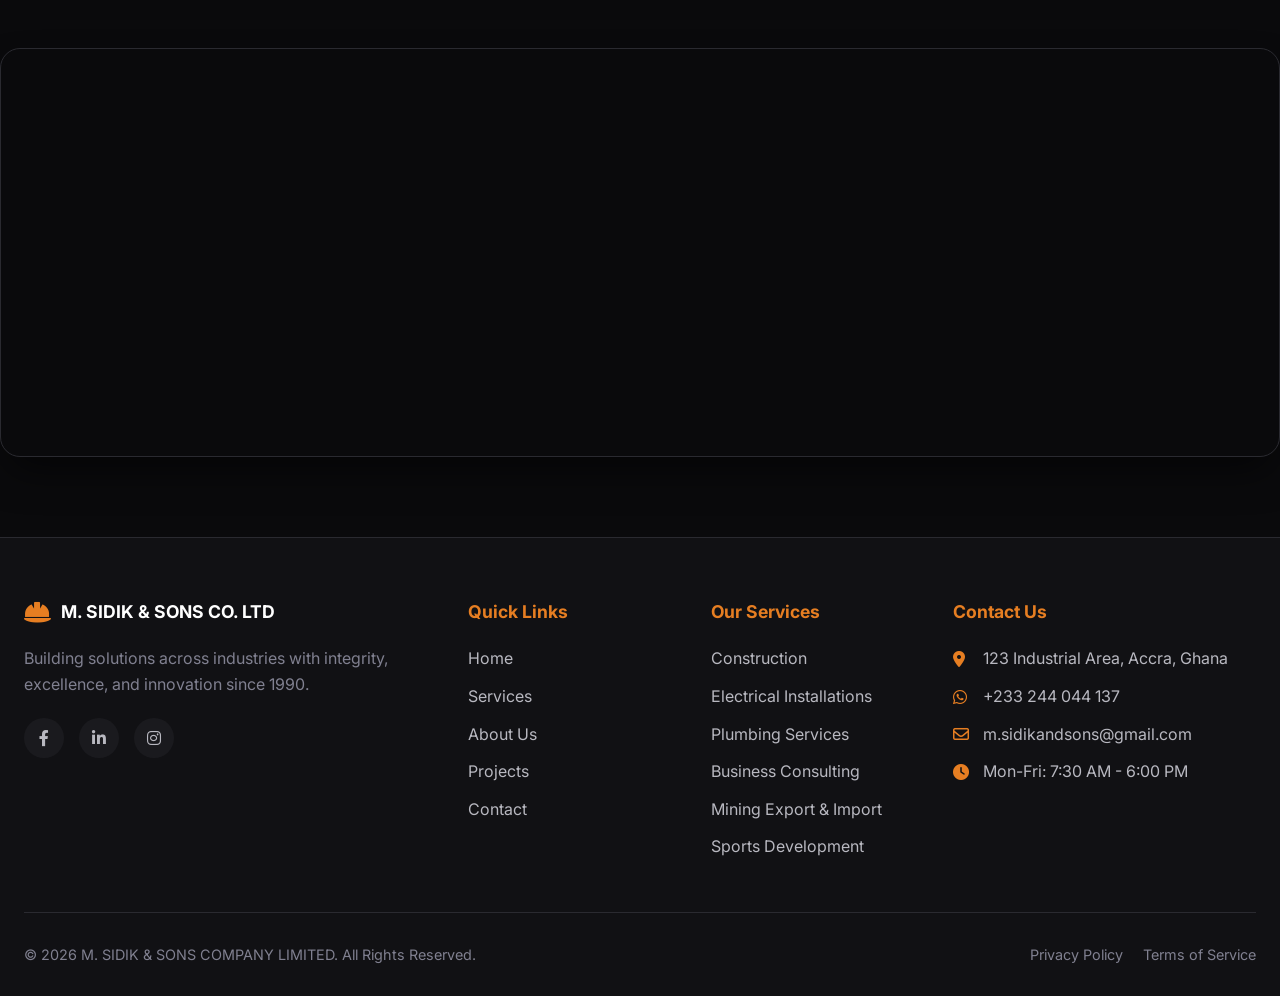
==== commit 1267547c: "Update contact.html" ====
--- a/contact.html
+++ b/contact.html
@@ -10,7 +10,7 @@
   <link rel="stylesheet" href="https://cdnjs.cloudflare.com/ajax/libs/font-awesome/6.0.0-beta3/css/all.min.css">
 </head>
 <body>
-  <a href="https://wa.me/233201276381" class="floating-wa" target="_blank" rel="noopener noreferrer">
+  <a href="https://wa.me/233244044137" class="floating-wa" target="_blank" rel="noopener noreferrer">
     <i class="fab fa-whatsapp"></i><span class="wa-text">WhatsApp Us</span><span class="wa-badge">24/7</span>
   </a>
 
@@ -42,7 +42,7 @@
       </nav>
       
       <div class="header-actions">
-        <a href="https://wa.me/233201276381" class="btn-contact-header">
+        <a href="https://wa.me/233244044137" class="btn-contact-header">
           <i class="fab fa-whatsapp"></i><span>Contact Now</span>
         </a>
         <button class="mobile-toggle" id="mobileToggle"><span></span><span></span><span></span></button>
@@ -69,11 +69,11 @@
             <p class="contact-intro">We're ready to discuss your project requirements and provide competitive quotations. Choose your preferred contact method below.</p>
             
             <div class="contact-method-primary">
-              <a href="https://wa.me/233201276381" class="contact-wa-block" target="_blank">
+              <a href="https://wa.me/233244044137" class="contact-wa-block" target="_blank">
                 <i class="fab fa-whatsapp"></i>
                 <div class="wa-details">
                   <span class="wa-label">WhatsApp Direct Line</span>
-                  <span class="wa-number">+233 20 127 6381</span>
+                  <span class="wa-number">+233 244 044 137</span>
                   <span class="wa-availability">Typically responds within 15 minutes</span>
                 </div>
                 <i class="fas fa-arrow-right"></i>
@@ -111,7 +111,7 @@
               <div>
                 <h5>Emergency Support</h5>
                 <p>24/7 emergency response for critical electrical and plumbing issues</p>
-                <a href="https://wa.me/233201276381" class="emergency-link" target="_blank">Request Emergency Assistance →</a>
+                <a href="https://wa.me/233244044137" class="emergency-link" target="_blank">Request Emergency Assistance →</a>
               </div>
             </div>
           </div>
@@ -147,7 +147,7 @@
                 </div>
                 <div class="form-group">
                   <label for="phone">Phone Number</label>
-                  <input type="tel" id="phone" name="phone" placeholder="+233 XX XXX XXXX">
+                  <input type="tel" id="phone" name="phone" placeholder="+233 244 044 137">
                 </div>
               </div>
               
@@ -268,7 +268,7 @@
           <h4>Contact Us</h4>
           <ul>
             <li><i class="fas fa-map-marker-alt"></i> 123 Industrial Area, Accra, Ghana</li>
-            <li><i class="fab fa-whatsapp"></i> <a href="https://wa.me/233201276381">+233 20 127 6381</a></li>
+            <li><i class="fab fa-whatsapp"></i> <a href="https://wa.me/233244044137">+233 244 044 137</a></li>
             <li><i class="far fa-envelope"></i> <a href="mailto:m.sidikandsons@gmail.com">m.sidikandsons@gmail.com</a></li>
             <li><i class="fas fa-clock"></i> Mon-Fri: 7:30 AM - 6:00 PM</li>
           </ul>
@@ -294,4 +294,4 @@
     });
   </script>
 </body>
-</html>+</html>
